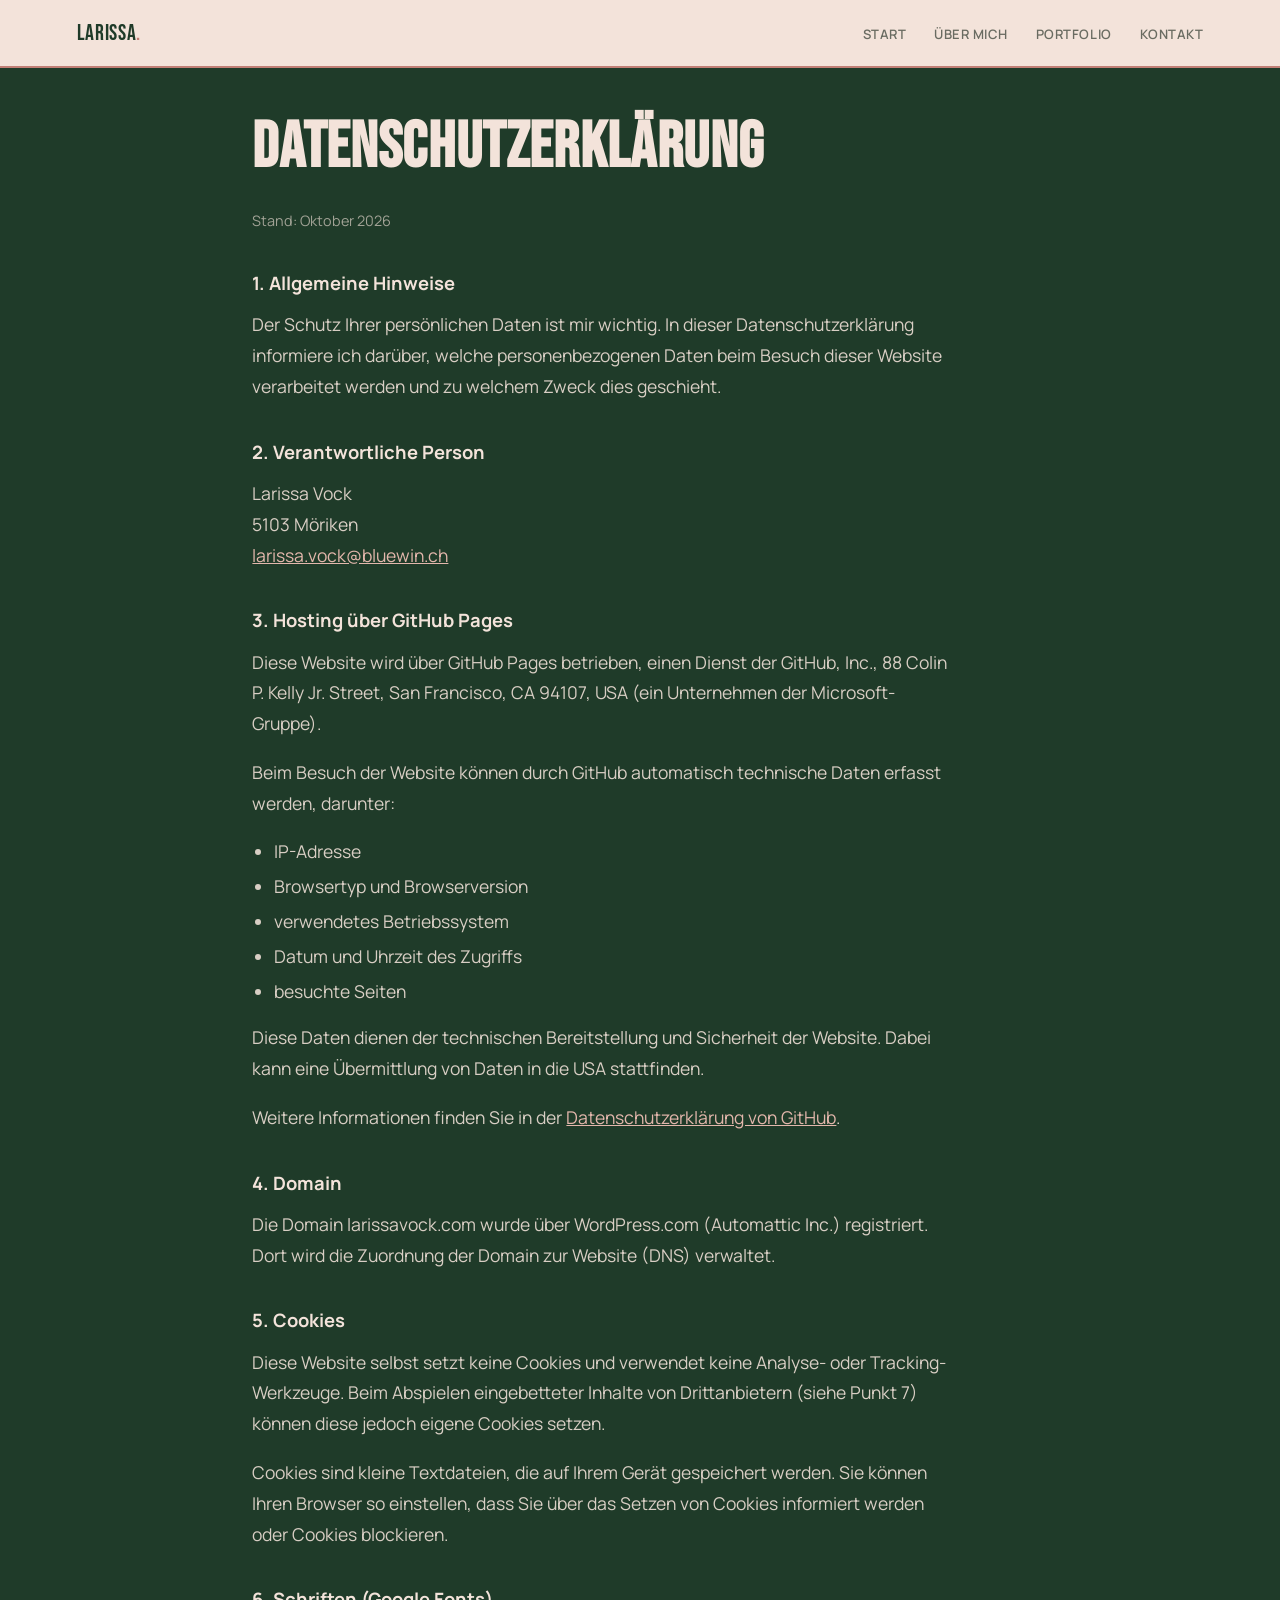
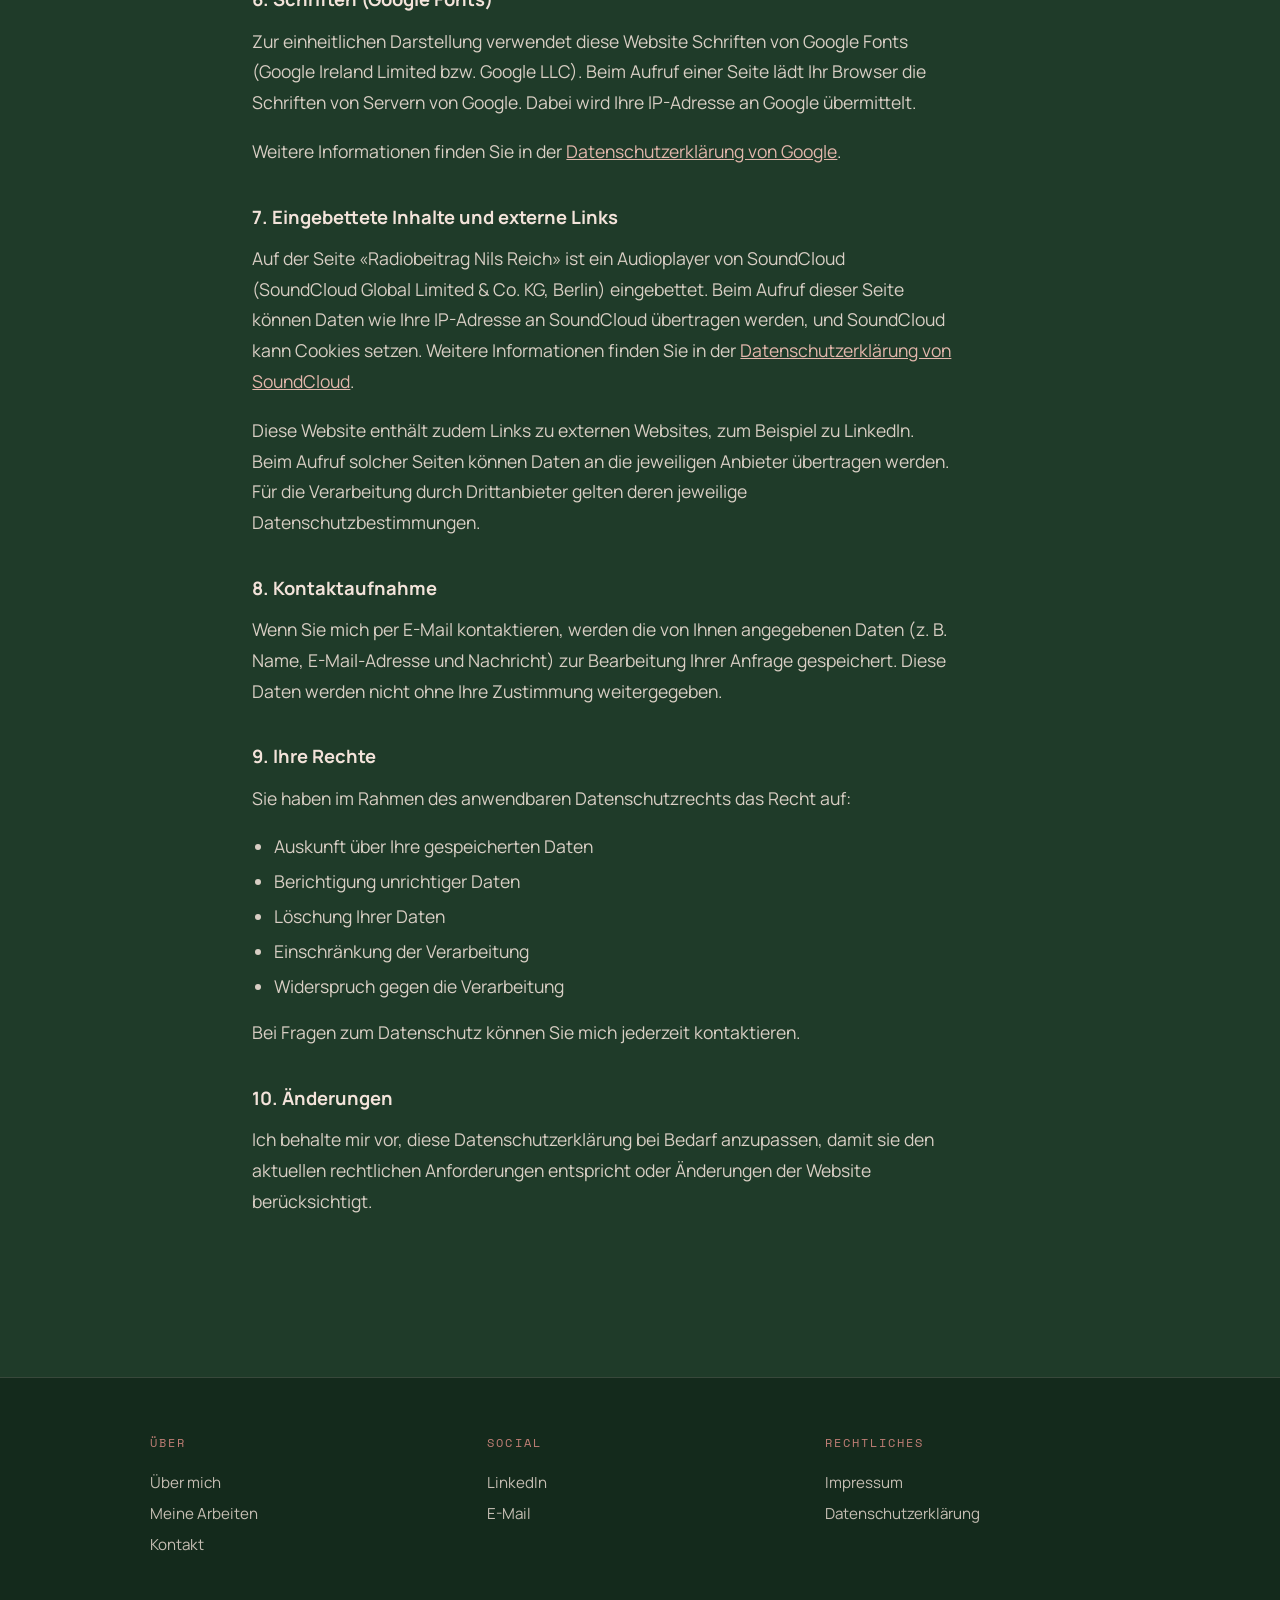
==== datenschutz.html @ 18aa9373 "Add files via upload" ====
<!DOCTYPE html>
<html lang="de">
<head>
<meta charset="UTF-8">
<meta name="format-detection" content="telephone=no, date=no, address=no, email=no">
<meta name="viewport" content="width=device-width, initial-scale=1.0">
<title>Datenschutzerklärung — Larissa Vock</title>
<link rel="preconnect" href="https://fonts.googleapis.com">
<link href="https://fonts.googleapis.com/css2?family=Bebas+Neue&family=Space+Mono:wght@400;700&family=Manrope:wght@300;400;500;600;700&display=swap" rel="stylesheet">
<link rel="stylesheet" href="style.css">
</head>
<body>

<nav class="site-nav">
  <a href="index.html" class="logo">LARISSA<span>.</span></a>
  <ul class="nav-links">
    <li><a href="index.html">START</a></li>
    <li><a href="ueber-mich.html">ÜBER MICH</a></li>
    <li><a href="portfolio.html">PORTFOLIO</a></li>
    <li><a href="kontakt.html">KONTAKT</a></li>
  </ul>
</nav>

<div class="page project-wrap legal-page">
  <h1>Datenschutzerklärung</h1>
  <div class="project-text">
    <p class="legal-stand">Stand: Oktober 2026</p>

    <h2>1. Allgemeine Hinweise</h2>
    <p>Der Schutz Ihrer persönlichen Daten ist mir wichtig. In dieser Datenschutzerklärung informiere ich darüber, welche personenbezogenen Daten beim Besuch dieser Website verarbeitet werden und zu welchem Zweck dies geschieht.</p>

    <h2>2. Verantwortliche Person</h2>
    <p>Larissa Vock<br>5103 Möriken<br><a href="mailto:larissa.vock@bluewin.ch">larissa.vock@bluewin.ch</a></p>

    <h2>3. Hosting über GitHub Pages</h2>
    <p>Diese Website wird über GitHub Pages betrieben, einen Dienst der GitHub, Inc., 88 Colin P. Kelly Jr. Street, San Francisco, CA 94107, USA (ein Unternehmen der Microsoft-Gruppe).</p>
    <p>Beim Besuch der Website können durch GitHub automatisch technische Daten erfasst werden, darunter:</p>
    <ul>
      <li>IP-Adresse</li>
      <li>Browsertyp und Browserversion</li>
      <li>verwendetes Betriebssystem</li>
      <li>Datum und Uhrzeit des Zugriffs</li>
      <li>besuchte Seiten</li>
    </ul>
    <p>Diese Daten dienen der technischen Bereitstellung und Sicherheit der Website. Dabei kann eine Übermittlung von Daten in die USA stattfinden.</p>
    <p>Weitere Informationen finden Sie in der <a href="https://docs.github.com/de/site-policy/privacy-policies/github-general-privacy-statement" target="_blank" rel="noopener">Datenschutzerklärung von GitHub</a>.</p>

    <h2>4. Domain</h2>
    <p>Die Domain larissavock.com wurde über WordPress.com (Automattic Inc.) registriert. Dort wird die Zuordnung der Domain zur Website (DNS) verwaltet.</p>

    <h2>5. Cookies</h2>
    <p>Diese Website selbst setzt keine Cookies und verwendet keine Analyse- oder Tracking-Werkzeuge. Beim Abspielen eingebetteter Inhalte von Drittanbietern (siehe Punkt 7) können diese jedoch eigene Cookies setzen.</p>
    <p>Cookies sind kleine Textdateien, die auf Ihrem Gerät gespeichert werden. Sie können Ihren Browser so einstellen, dass Sie über das Setzen von Cookies informiert werden oder Cookies blockieren.</p>

    <h2>6. Schriften (Google Fonts)</h2>
    <p>Zur einheitlichen Darstellung verwendet diese Website Schriften von Google Fonts (Google Ireland Limited bzw. Google LLC). Beim Aufruf einer Seite lädt Ihr Browser die Schriften von Servern von Google. Dabei wird Ihre IP-Adresse an Google übermittelt.</p>
    <p>Weitere Informationen finden Sie in der <a href="https://policies.google.com/privacy" target="_blank" rel="noopener">Datenschutzerklärung von Google</a>.</p>

    <h2>7. Eingebettete Inhalte und externe Links</h2>
    <p>Auf der Seite «Radiobeitrag Nils Reich» ist ein Audioplayer von SoundCloud (SoundCloud Global Limited &amp; Co. KG, Berlin) eingebettet. Beim Aufruf dieser Seite können Daten wie Ihre IP-Adresse an SoundCloud übertragen werden, und SoundCloud kann Cookies setzen. Weitere Informationen finden Sie in der <a href="https://soundcloud.com/pages/privacy" target="_blank" rel="noopener">Datenschutzerklärung von SoundCloud</a>.</p>
    <p>Diese Website enthält zudem Links zu externen Websites, zum Beispiel zu LinkedIn. Beim Aufruf solcher Seiten können Daten an die jeweiligen Anbieter übertragen werden. Für die Verarbeitung durch Drittanbieter gelten deren jeweilige Datenschutzbestimmungen.</p>

    <h2>8. Kontaktaufnahme</h2>
    <p>Wenn Sie mich per E-Mail kontaktieren, werden die von Ihnen angegebenen Daten (z. B. Name, E-Mail-Adresse und Nachricht) zur Bearbeitung Ihrer Anfrage gespeichert. Diese Daten werden nicht ohne Ihre Zustimmung weitergegeben.</p>

    <h2>9. Ihre Rechte</h2>
    <p>Sie haben im Rahmen des anwendbaren Datenschutzrechts das Recht auf:</p>
    <ul>
      <li>Auskunft über Ihre gespeicherten Daten</li>
      <li>Berichtigung unrichtiger Daten</li>
      <li>Löschung Ihrer Daten</li>
      <li>Einschränkung der Verarbeitung</li>
      <li>Widerspruch gegen die Verarbeitung</li>
    </ul>
    <p>Bei Fragen zum Datenschutz können Sie mich jederzeit kontaktieren.</p>

    <h2>10. Änderungen</h2>
    <p>Ich behalte mir vor, diese Datenschutzerklärung bei Bedarf anzupassen, damit sie den aktuellen rechtlichen Anforderungen entspricht oder Änderungen der Website berücksichtigt.</p>
  </div>
</div>

<footer class="site-footer">
  <div class="footer-inner">
    <div class="footer-cols">
      <div class="footer-col">
        <h4>Über</h4>
        <a href="ueber-mich.html">Über mich</a>
        <a href="portfolio.html">Meine Arbeiten</a>
        <a href="kontakt.html">Kontakt</a>
      </div>
      <div class="footer-col">
        <h4>Social</h4>
        <a href="https://www.linkedin.com/in/larissa-vock-81aab3216/" target="_blank" rel="noopener">LinkedIn</a>
        <a href="mailto:larissa.vock@bluewin.ch">E-Mail</a>
      </div>
      <div class="footer-col">
        <h4>Rechtliches</h4>
        <a href="impressum.html">Impressum</a>
        <a href="datenschutz.html">Datenschutzerklärung</a>
      </div>
    </div>
  </div>
</footer>

</body>
</html>
---- style.css ----
:root{
  --black: #1F3B29;
  --black-soft: #35543F;
  --black-deep: #142A1C;
  --red: #C17F76;
  --red-soft: #E3B7AC;
  --bg: #1F3B29;
  --bg-alt: #16301F;
  --card: #3E6248;
  --cream: #F3E3DA;
  --pink-strong: #C17F76;
  --line: rgba(243,227,218,0.16);
  --nav-h: 68px;
}

*{ margin:0; padding:0; box-sizing:border-box; }
html{ scroll-behavior: smooth; }

body{
  background-color: var(--bg);
  color: var(--cream);
  font-family: 'Manrope', sans-serif;
  font-weight: 400;
  overflow-x: hidden;
}

h1, h2, h3, .display{
  font-family: 'Bebas Neue', sans-serif;
  text-transform: uppercase;
  letter-spacing: 0.01em;
}

.mono{ font-family: 'Space Mono', monospace; }

/* ---------- NAV ---------- */
.site-nav{
  position: fixed;
  top: 0; left: 0; right: 0;
  height: var(--nav-h);
  background: var(--cream);
  border-bottom: 2px solid var(--red);
  display: flex;
  align-items: center;
  justify-content: space-between;
  padding: 0 6vw;
  z-index: 200;
}
.site-nav .logo{
  font-family: 'Bebas Neue', sans-serif;
  font-size: 22px;
  color: var(--black);
  text-decoration: none;
  letter-spacing: 0.03em;
}
.site-nav .logo span{ color: var(--red); }
.nav-links{ display: flex; gap: 28px; list-style: none; }
.nav-links a{
  font-family: 'Manrope', sans-serif;
  font-weight: 600;
  font-size: 13px;
  letter-spacing: 0.04em;
  color: rgba(30,43,33,0.65);
  text-decoration: none;
  padding-bottom: 4px;
  border-bottom: 2px solid transparent;
  transition: color 0.2s ease, border-color 0.2s ease;
}
.nav-links a:hover{ color: var(--black); }
.nav-links a.active{ color: var(--red); border-color: var(--red); }

@media (max-width: 640px){
  .site-nav{ padding: 0 5vw; }
  .nav-links{ gap: 14px; }
  .nav-links a{ font-size: 10px; }
  .site-nav .logo{ font-size: 18px; }
}

/* ---------- SHARED PAGE WRAP ---------- */
.page{ padding-top: var(--nav-h); }

/* ---------- HOME PAGE ---------- */
.home-hero{
  min-height: calc(100vh - var(--nav-h));
  display: flex;
  align-items: center;
  gap: 6vw;
  padding: 6vw 8vw;
  flex-wrap: wrap;
}
.home-photo{
  width: 260px;
  height: 260px;
  border-radius: 50%;
  background: var(--card);
  border: 3px solid var(--red);
  flex-shrink: 0;
  display: flex;
  align-items: center;
  justify-content: center;
  font-family: 'Manrope', sans-serif;
  font-size: 12px;
  color: rgba(255,255,255,0.6);
  text-align: center;
  overflow: hidden;
}
.home-photo img{ width: 100%; height: 100%; object-fit: cover; object-position: center 22%; }
.home-photo img.photo-kontakt{ object-position: center 35%; }
.home-text{ max-width: 560px; }
.home-text .eyebrow{
  display: inline-block;
  font-family: 'Manrope', sans-serif;
  font-weight: 700;
  font-size: 11px;
  color: var(--black);
  background: var(--red-soft);
  padding: 6px 14px;
  border-radius: 20px;
  letter-spacing: 0.1em;
  margin-bottom: 18px;
}
.home-text h1{
  font-size: clamp(2.8rem, 6.5vw, 5.2rem);
  line-height: 0.95;
  color: var(--cream);
  margin-bottom: 20px;
}
.home-text h1 span{ color: var(--red); }
.home-text p{
  font-size: 1.05rem;
  line-height: 1.7;
  color: rgba(243,227,218,0.8);
  margin-bottom: 30px;
}
.cta-row{ display: flex; gap: 16px; flex-wrap: wrap; }
.cta-btn{
  font-family: 'Manrope', sans-serif;
  font-weight: 700;
  font-size: 15px;
  color: var(--black);
  background: var(--red-soft);
  padding: 12px 22px;
  border-radius: 24px;
  text-decoration: none;
  transition: transform 0.15s ease, background 0.15s ease, color 0.15s ease;
}
.cta-btn:hover{ background: var(--black); color: #fff; transform: translateY(-2px); }
.cta-btn.ghost{
  background: transparent;
  color: var(--red);
  border: 1.5px solid var(--red);
}
.cta-btn.ghost:hover{ background: var(--black); color: #fff; border-color: var(--black); }
.cta-btn.green{ background: var(--cream); color: var(--black); }
.cta-btn.green:hover{ background: var(--red-soft); color: var(--black); }
.teaser{
  font-weight: 700;
  font-size: 1.3rem;
  line-height: 1.5;
  color: var(--cream);
  margin-top: 8px;
}
.teaser span{ color: var(--red); }

/* ---------- FULL-BLEED DIAGONAL TRACK (Über mich) ---------- */
.track-overlay{
  position: fixed;
  top: var(--nav-h); left: 0; right: 0; bottom: 0;
  pointer-events: none;
  z-index: 1;
  overflow: hidden;
  opacity: 0;
  transition: opacity 0.4s ease;
}
.track-overlay.visible{ opacity: 1; }
.track-overlay svg{ width: 100%; height: 100%; display: block; }
.track-gates-bg{
  position: fixed;
  top: var(--nav-h); left: 0; right: 0; bottom: 0;
  pointer-events: none;
  z-index: 1;
  opacity: 0;
  transition: opacity 0.4s ease;
}
.track-gates-bg.visible{ opacity: 1; }
.track-markers{
  position: fixed;
  top: var(--nav-h); left: 0; right: 0; bottom: 0;
  pointer-events: none;
  z-index: 1;
  opacity: 0;
  transition: opacity 0.4s ease;
}
.track-markers.visible{ opacity: 1; }
.track-path{
  fill: none;
  stroke: var(--pink-strong);
  stroke-width: 2.6;
  opacity: 1;
  stroke-linecap: round;
}
.gate{
  position: absolute;
  width: 24px;
  height: 32px;
  transform: translate(-50%, -100%);
  opacity: 0.75;
  transition: opacity 0.3s ease;
}
.gate::before,
.gate::after{
  content: '';
  position: absolute;
  bottom: 0;
  width: 2.5px;
  height: 100%;
  background: var(--pink-strong);
}
.gate::before{ left: 1px; }
.gate::after{ right: 1px; }
.gate .flag-l,
.gate .flag-r{
  position: absolute;
  top: 0;
  width: 0; height: 0;
  border-style: solid;
}
.gate .flag-l{
  left: 3px;
  border-width: 6px 10px 6px 0;
  border-color: transparent var(--pink-strong) transparent transparent;
}
.gate .flag-r{
  right: 3px;
  border-width: 6px 0 6px 10px;
  border-color: transparent transparent transparent var(--pink-strong);
}
.gate.active{ opacity: 1; }
.gate.active::before,
.gate.active::after{
  background: var(--cream);
}
.gate.active .flag-l{ border-right-color: var(--cream); }
.gate.active .flag-r{ border-left-color: var(--cream); }
.racer{
  position: absolute;
  width: 30px; height: 30px;
  --dir: 1;
  transform: translate(-50%, -60%) scaleX(var(--dir));
  transition: left 0.04s linear, top 0.04s linear, opacity 0.35s ease;
  opacity: 0;
  z-index: 2;
  filter: drop-shadow(0 3px 6px rgba(0,0,0,0.4));
}
.racer svg{ width: 100%; height: 100%; display: block; }
.racer.moving{ opacity: 1; }

/* ---------- FLOATING HUD ---------- */
.hud{
  position: fixed;
  bottom: 24px;
  left: 24px;
  background: var(--black-deep);
  color: #fff;
  border-radius: 14px;
  padding: 14px 18px;
  z-index: 150;
  font-family: 'Space Mono', monospace;
  font-size: 11px;
  min-width: 140px;
  box-shadow: 0 10px 30px rgba(0,0,0,0.35);
  opacity: 0;
  transition: opacity 0.4s ease;
}
.hud.visible{ opacity: 1; }
.hud .row{
  display: flex;
  justify-content: space-between;
  gap: 18px;
  padding: 3px 0;
  color: rgba(255,255,255,0.55);
}
.hud .row .val{ color: var(--red-soft); font-weight: 700; }
.hud .current{
  margin-top: 8px;
  padding-top: 8px;
  border-top: 1px solid rgba(255,255,255,0.18);
  color: #fff;
  font-weight: 700;
  letter-spacing: 0.06em;
  font-size: 10px;
}

@media (max-width: 700px){
  .hud{ left: 12px; bottom: 12px; padding: 10px 14px; font-size: 9px; min-width: 110px; }
}

main.track-main{ position: relative; z-index: 2; }

.track-main section{
  min-height: 68vh;
  display: flex;
  flex-direction: column;
  justify-content: center;
  align-items: flex-start;
  padding: 40px 8vw;
  position: relative;
  border-bottom: 1px solid var(--line);
  overflow: hidden;
  background: rgba(10,26,17,0.32);
}
.track-main section.align-right{
  align-items: flex-end;
}
#welcome{
  position: relative;
  overflow: hidden;
}
.track-main .alt{ background: rgba(6,18,11,0.32); }
.mountains-bg{
  position: absolute;
  bottom: 0; left: 0;
  width: 100%;
  height: 62%;
  z-index: 0;
  pointer-events: none;
}
#welcome .content-block{
  position: relative;
  z-index: 1;
}
.content-block{
  background: var(--card);
  border-radius: 18px;
  padding: 40px 44px;
  width: 880px;
  max-width: 100%;
  box-shadow: 0 8px 28px rgba(0,0,0,0.35);
}
.track-main .eyebrow{
  display: inline-block;
  font-family: 'Manrope', sans-serif;
  font-weight: 700;
  font-size: 11px;
  color: var(--black);
  background: var(--red-soft);
  padding: 6px 14px;
  border-radius: 20px;
  letter-spacing: 0.1em;
  margin-bottom: 18px;
}
.track-main h2{
  font-size: clamp(2.9rem, 6.5vw, 5.4rem);
  line-height: 0.98;
  margin-bottom: 20px;
  color: var(--cream);
}
.track-main .sub{
  font-family: 'Manrope', sans-serif;
  font-weight: 600;
  font-size: 15px;
  color: rgba(243,227,218,0.7);
  margin-bottom: 28px;
}
.track-main p.desc{
  max-width: 820px;
  font-size: 1.2rem;
  line-height: 1.68;
  color: rgba(243,227,218,0.9);
}
.track-main ul.bullets{
  max-width: 820px;
  margin-top: 16px;
  padding-left: 20px;
  color: rgba(243,227,218,0.9);
  line-height: 1.8;
  font-size: 1.1rem;
}


.tags{ display: flex; flex-wrap: wrap; gap: 10px; margin-top: 24px; }
.tag{
  font-family: 'Manrope', sans-serif;
  font-weight: 600;
  font-size: 14px;
  padding: 10px 20px;
  border: 1.5px solid rgba(243,227,218,0.4);
  color: var(--cream);
  border-radius: 24px;
}
.tags-label{
  font-family: 'Manrope', sans-serif;
  font-weight: 800;
  font-size: 15px;
  color: var(--cream);
  letter-spacing: 0.08em;
  margin-top: 30px;
  margin-bottom: 12px;
}

.skill-row{
  display: grid;
  grid-template-columns: 240px 1fr;
  align-items: center;
  gap: 16px;
  max-width: 580px;
  margin-top: 14px;
}
.skill-row .name{ font-family: 'Manrope', sans-serif; font-weight: 600; font-size: 13px; color: var(--cream); }
.bar{
  height: 8px;
  background: rgba(243,227,218,0.18);
  position: relative;
  overflow: hidden;
  border-radius: 6px;
}
.bar span{
  position: absolute; left:0; top:0; bottom:0;
  background: var(--red);
  width: 0%;
  border-radius: 6px;
  transition: width 1.2s cubic-bezier(.2,.8,.2,1);
}

#ziel{ background: var(--cream) !important; position: relative; padding-top: 110px !important; overflow: hidden; }
#ziel h2{ color: var(--black); }
#ziel .eyebrow{ background: var(--red-soft); color: var(--black); }
#ziel .sub, #ziel p.desc{ color: rgba(30,43,33,0.8); }
.finish-arch{
  position: absolute;
  top: 0; left: 50%;
  transform: translateX(-50%);
  width: min(900px, 94%);
  height: auto;
}
.finish-line{
  position: absolute;
  top: 0; left: 0;
  width: 100%;
  height: 26px;
  background-image:
    linear-gradient(45deg, var(--black-deep) 25%, transparent 25%, transparent 75%, var(--black-deep) 75%, var(--black-deep)),
    linear-gradient(45deg, var(--black-deep) 25%, transparent 25%, transparent 75%, var(--black-deep) 75%, var(--black-deep));
  background-size: 24px 24px;
  background-position: 0 0, 12px 12px;
  background-color: var(--cream);
}
#hero{ position: relative; }
.starthaus{
  position: absolute;
  width: 76px;
  height: 76px;
  transform: translate(-50%, -50%);
  opacity: 0.9;
  transition: opacity 0.3s ease, transform 0.3s ease;
}
.starthaus.active{
  opacity: 1;
  transform: translate(-50%, -50%) scale(1.08);
}
#ziel .final-time{
  font-family: 'Space Mono', monospace;
  font-size: clamp(1.3rem, 2.8vw, 1.8rem);
  color: var(--red);
  margin: 16px 0 24px;
}
.contact-links{ display:flex; gap: 20px; flex-wrap: wrap; align-items: center; }
.contact-links a{
  color: var(--black);
  text-decoration: none;
  border-bottom: 1px solid var(--red);
  padding-bottom: 3px;
  font-family: 'Manrope', sans-serif;
  font-weight: 600;
  font-size: 13px;
}
.contact-links a.cta-btn{
  display: inline-block;
  font-size: 15px;
  font-weight: 700;
  line-height: 1;
  padding: 15px 26px;
  border-bottom: none;
}

/* ---------- CAROUSEL ---------- */
.carousel{
  position: relative;
  max-width: 480px;
  margin-top: 28px;
  border-radius: 14px;
  overflow: hidden;
  border: 1px solid var(--line);
}
.carousel-track{ display: flex; transition: transform 0.4s ease; }
.carousel-slide{
  min-width: 100%;
  height: 260px;
  background: var(--black);
  display: flex;
  flex-direction: column;
  align-items: center;
  justify-content: center;
  text-align: center;
  padding: 20px;
}
.carousel-slide:nth-child(even){ background: var(--black-soft); }
.carousel-slide .cap{
  font-family: 'Manrope', sans-serif;
  font-weight: 700;
  font-size: 11px;
  letter-spacing: 0.1em;
  color: var(--red-soft);
  margin-bottom: 8px;
}
.carousel-slide .ph{
  font-family: 'Manrope', sans-serif;
  font-size: 12px;
  color: rgba(255,255,255,0.55);
}
.carousel-btn{
  position: absolute;
  top: 50%;
  transform: translateY(-50%);
  width: 34px; height: 34px;
  border-radius: 50%;
  background: rgba(0,0,0,0.4);
  border: 1px solid rgba(255,255,255,0.4);
  color: #fff;
  font-size: 18px;
  cursor: pointer;
  display: flex;
  align-items: center;
  justify-content: center;
}
.carousel-btn.prev{ left: 12px; }
.carousel-btn.next{ right: 12px; }
.carousel-btn:hover{ border-color: var(--red-soft); color: var(--red-soft); }
.carousel-dots{
  display: flex;
  justify-content: center;
  gap: 8px;
  padding: 12px 0;
  background: var(--black-deep);
}
.carousel-dots .dot{
  width: 7px; height: 7px;
  border-radius: 50%;
  background: rgba(255,255,255,0.3);
  cursor: pointer;
  transition: background 0.2s ease;
}
.carousel-dots .dot.active{ background: var(--red-soft); }

@media (max-width: 700px){
  .track-main section{ padding: 50px 6vw; }
  .skill-row{ grid-template-columns: 130px 1fr; }
}

/* ---------- PROJECT DETAIL PAGES ---------- */
.project-wrap{ padding: 6vw 8vw 8vw; max-width: 980px; margin: 0 auto; }
.back-link{
  display: inline-block;
  font-family: 'Manrope', sans-serif;
  font-weight: 700;
  font-size: 13px;
  color: var(--red-soft);
  text-decoration: none;
  margin-bottom: 24px;
}
.back-link:hover{ color: var(--cream); }
.project-cat{
  display: inline-block;
  font-family: 'Manrope', sans-serif;
  font-weight: 700;
  font-size: 11px;
  letter-spacing: 0.12em;
  color: var(--black);
  background: var(--red-soft);
  padding: 6px 14px;
  border-radius: 20px;
  margin-bottom: 18px;
}
.project-wrap h1{
  font-size: clamp(2.4rem, 5.5vw, 4rem);
  color: var(--cream);
  margin-bottom: 28px;
  line-height: 1;
}
.project-media{
  width: 100%;
  border-radius: 16px;
  overflow: hidden;
  margin-bottom: 32px;
  background: var(--black-deep);
  box-shadow: 0 10px 34px rgba(0,0,0,0.4);
}
.project-media img{ width: 100%; display: block; }
.project-media .ratio-16-9{ position: relative; padding-top: 56.25%; }
.project-media .ratio-16-9 iframe{
  position: absolute; top:0; left:0; width:100%; height:100%; border:0;
}
.project-media .audio-embed{ padding: 24px; }
.project-text{
  max-width: 700px;
  font-size: 1.1rem;
  line-height: 1.75;
  color: rgba(243,227,218,0.88);
}
.project-text p{ margin-bottom: 18px; }
.project-gallery{
  display: grid;
  grid-template-columns: repeat(3, 1fr);
  gap: 6px;
  border-radius: 16px;
  overflow: hidden;
  margin-bottom: 32px;
}
.project-gallery img{ width: 100%; height: 100%; object-fit: cover; display: block; }

/* ---------- PORTFOLIO PAGE ---------- */
.portfolio-wrap{ padding: 8vw; min-height: calc(100vh - var(--nav-h)); background: var(--bg); }
.portfolio-wrap .eyebrow{
  display: inline-block;
  font-family: 'Manrope', sans-serif;
  font-weight: 700;
  font-size: 11px;
  color: var(--black);
  background: var(--red-soft);
  padding: 6px 14px;
  border-radius: 20px;
  letter-spacing: 0.1em;
  margin-bottom: 18px;
}
.portfolio-wrap h1{
  font-size: clamp(2.6rem, 6vw, 4.6rem);
  color: var(--cream);
  margin-bottom: 20px;
}
.portfolio-intro{
  max-width: 640px;
  font-size: 1.05rem;
  line-height: 1.65;
  color: rgba(243,227,218,0.8);
  margin-bottom: 32px;
}
.filter-bar{
  display: flex;
  flex-wrap: wrap;
  gap: 12px;
  margin-bottom: 36px;
}
.filter-btn{
  font-family: 'Manrope', sans-serif;
  font-weight: 700;
  font-size: 12px;
  letter-spacing: 0.06em;
  color: var(--cream);
  background: transparent;
  border: 1.5px solid rgba(243,227,218,0.35);
  border-radius: 20px;
  padding: 8px 18px;
  cursor: pointer;
  transition: background 0.2s ease, color 0.2s ease, border-color 0.2s ease;
}
.filter-btn:hover{ border-color: var(--red-soft); }
.filter-btn.active{
  background: var(--red-soft);
  border-color: var(--red-soft);
  color: var(--black);
}
.read-more-btn{
  background: none;
  border: none;
  padding: 0;
  margin-top: 12px;
  font-family: 'Manrope', sans-serif;
  font-weight: 700;
  font-size: 0.85rem;
  color: var(--red-soft);
  text-decoration: underline;
  cursor: pointer;
}
.read-more-btn:hover{ color: var(--cream); }
.thumb-link{ display: block; }
.project-link{
  display: inline-block;
  margin-top: 14px;
  font-family: 'Manrope', sans-serif;
  font-weight: 700;
  font-size: 0.85rem;
  color: var(--red-soft);
  text-decoration: none;
}
.project-link:hover{ color: var(--cream); }
.card-body h3 a{
  color: inherit;
  text-decoration: none;
}
.card-body h3 a:hover{ color: var(--red-soft); }
.card-detail{
  max-height: 0;
  overflow: hidden;
  transition: max-height 0.4s ease;
}
.portfolio-card.open .card-detail{
  max-height: 400px;
  margin-top: 12px;
}
.portfolio-card.open .card-detail p{
  font-size: 0.88rem;
  line-height: 1.6;
  color: rgba(243,227,218,0.65);
  font-style: italic;
}
.portfolio-card{ display: flex; flex-direction: column; }
.card-body{ display: flex; flex-direction: column; }
.card-body h3{ margin-bottom: 8px; }
.thumb .bib-cat{ letter-spacing: 0.12em; }
.portfolio-grid{
  display: grid;
  grid-template-columns: repeat(auto-fill, minmax(280px, 1fr));
  gap: 28px;
}
.portfolio-card{
  background: var(--card);
  border-radius: 14px;
  overflow: hidden;
  border: 1px solid var(--line);
  box-shadow: 0 4px 18px rgba(17,17,17,0.08);
  transition: transform 0.2s ease, border-color 0.2s ease;
}
.portfolio-card:hover{ transform: translateY(-4px); border-color: var(--red); }
.portfolio-card .thumb{
  height: 220px;
  background: var(--black);
  position: relative;
  overflow: hidden;
}
.portfolio-card:nth-child(even) .thumb{ background: var(--black-soft); }
.thumb img{
  width: 100%;
  height: 100%;
  object-fit: cover;
  display: block;
}
.thumb img.pos-top{ object-position: center 12%; }
.thumb img.pos-video-noemi{ object-position: center 30%; }
.thumb::after{
  content: '';
  position: absolute;
  inset: 0;
  background: linear-gradient(180deg, rgba(10,26,17,0.05) 40%, rgba(10,26,17,0.55) 100%);
  pointer-events: none;
}
.thumb .pin{
  position: absolute;
  top: 12px;
  width: 9px; height: 9px;
  border-radius: 50%;
  background: rgba(255,255,255,0.5);
  border: 1px solid rgba(255,255,255,0.3);
  z-index: 3;
}
.thumb .pin.left{ left: 14px; }
.thumb .pin.right{ right: 14px; }
.thumb .bib-cat{
  position: absolute;
  top: 12px;
  left: 14px;
  font-family: 'Manrope', sans-serif;
  font-weight: 700;
  font-size: 10px;
  letter-spacing: 0.12em;
  color: var(--black);
  background: var(--red-soft);
  padding: 5px 12px;
  border-radius: 14px;
  z-index: 3;
}
.thumb .bib-num{
  position: absolute;
  bottom: 8px;
  right: 12px;
  font-family: 'Bebas Neue', sans-serif;
  font-size: 2rem;
  line-height: 1;
  color: #fff;
  text-shadow: 0 2px 8px rgba(0,0,0,0.6);
  z-index: 3;
}
.portfolio-card .card-body{ padding: 20px; }
.portfolio-card h3{
  font-size: 1.5rem;
  color: var(--cream);
  margin-bottom: 8px;
}
.portfolio-card p{
  font-size: 0.9rem;
  line-height: 1.5;
  color: rgba(243,227,218,0.75);
}
.portfolio-card p a{
  color: var(--cream);
  font-weight: 700;
  font-size: 1.05rem;
  text-decoration: none;
  border-bottom: 1.5px solid var(--red);
}
.portfolio-card p a:hover{ color: var(--red); }
.finish-flag{
  height: 16px;
  width: 180px;
  background-image: repeating-conic-gradient(#111 0% 25%, #fff 0% 50%);
  background-size: 16px 16px;
  border-radius: 3px;
  margin-bottom: 22px;
  box-shadow: 0 2px 6px rgba(17,17,17,0.15);
}

/* ---------- CONTACT PAGE ---------- */
.contact-wrap{
  min-height: calc(100vh - var(--nav-h));
  display: flex;
  flex-direction: column;
  justify-content: center;
  padding: 8vw;
  background: var(--bg);
}
.contact-wrap h1{
  font-size: clamp(2.8rem, 7vw, 5.5rem);
  color: var(--cream);
  margin-bottom: 24px;
}
.contact-wrap p.lead{
  font-size: 1.1rem;
  line-height: 1.7;
  color: rgba(243,227,218,0.8);
  max-width: 560px;
  margin-bottom: 40px;
}
.contact-grid{
  display: grid;
  grid-template-columns: repeat(auto-fit, minmax(220px, 1fr));
  gap: 24px;
  max-width: 700px;
}
.contact-item{
  background: var(--card);
  border: 1px solid var(--line);
  border-radius: 12px;
  padding: 20px;
  box-shadow: 0 4px 18px rgba(17,17,17,0.06);
}
.contact-item .label{
  font-family: 'Manrope', sans-serif;
  font-weight: 700;
  font-size: 11px;
  color: var(--red);
  letter-spacing: 0.1em;
  margin-bottom: 10px;
}
.contact-item a, .contact-item span{
  color: var(--cream);
  text-decoration: none;
  font-size: 1rem;
}
.contact-item a:hover{ color: var(--red); }

@media (prefers-reduced-motion: reduce){
  html{ scroll-behavior: auto; }
  .racer, .bar span{ transition: none; }
}

a:focus-visible, button:focus-visible{
  outline: 2px solid var(--red);
  outline-offset: 2px;
}

/* ---------- ÜBER MICH: VERFEINERTE STRECKE ---------- */
.track-band, .track-edge, .track-path, .track-done{
  fill: none; stroke-linecap: round; stroke-linejoin: round;
}
/* Pistenband: breiter, weicher "Schnee"-Streifen */
.track-band{ stroke: var(--cream); stroke-width: 54; opacity: 0.055; }
/* gestrichelte Pistenränder */
.track-edge{
  stroke: var(--cream); stroke-width: 54; opacity: 0.22;
  stroke-dasharray: 0.1 14; stroke-linecap: round;
  display: none;
}
/* Ideallinie (noch nicht gefahren) */
.track-path{
  stroke: var(--cream); stroke-width: 2; opacity: 0.35;
  stroke-dasharray: 2 11;
}
/* bereits gefahrene Strecke */
.track-done{
  stroke: var(--pink-strong); stroke-width: 4;
  filter: drop-shadow(0 0 6px rgba(193,127,118,0.5));
}

/* Tore mit Beschriftung */
.gate{ width: 26px; height: 36px; opacity: 0.9; }
.gate::before, .gate::after{ width: 3px; border-radius: 2px; }
.gate-label{
  position: absolute;
  left: calc(100% + 12px);
  top: 4px;
  white-space: nowrap;
  font-size: 10px;
  letter-spacing: 0.14em;
  color: rgba(243,227,218,0.55);
  transition: color 0.3s ease;
}
.gate.label-left .gate-label{ left: auto; right: calc(100% + 12px); }
.gate.active .gate-label{ color: var(--cream); }
.gate.active{ filter: drop-shadow(0 0 8px rgba(193,127,118,0.55)); }

/* Fahrer */
.racer{ width: 34px; height: 34px; filter: drop-shadow(0 4px 8px rgba(0,0,0,0.5)); }

/* Seitenhintergrund: sanfter Verlauf statt flacher Fläche */
body:has(.track-main){
  background:
    radial-gradient(1200px 700px at 85% 0%, rgba(62,98,72,0.35), transparent 70%),
    radial-gradient(900px 600px at 0% 60%, rgba(193,127,118,0.08), transparent 70%),
    linear-gradient(180deg, #1F3B29 0%, #172F20 55%, #12261A 100%);
  background-attachment: fixed;
}
.track-main section, .track-main .alt{ background: transparent; border-bottom: none; }

/* Inhaltskarten: Glas-Look */
.content-block{
  background: linear-gradient(145deg, rgba(62,98,72,0.82), rgba(44,74,54,0.82));
  -webkit-backdrop-filter: blur(10px);
  backdrop-filter: blur(10px);
  border: 1px solid rgba(243,227,218,0.14);
  border-radius: 20px;
  box-shadow: 0 24px 60px rgba(5,15,9,0.45), inset 0 1px 0 rgba(255,255,255,0.06);
}
.js .content-block{ opacity: 0; transform: translateY(28px); transition: opacity 0.7s ease, transform 0.7s ease; }
.js .content-block.in{ opacity: 1; transform: none; }
.track-main .eyebrow{ background: rgba(227,183,172,0.16); color: var(--red-soft); border: 1px solid rgba(227,183,172,0.35); }
.track-main h2{ letter-spacing: 0.01em; }
.track-main ul.bullets li::marker{ color: var(--pink-strong); }
.tag{ background: rgba(243,227,218,0.06); }

/* HUD: Glas + Fortschrittsbalken */
.hud{
  background: rgba(15,32,21,0.78);
  -webkit-backdrop-filter: blur(10px);
  backdrop-filter: blur(10px);
  border: 1px solid rgba(243,227,218,0.16);
}
.hud-bar{ height: 3px; background: rgba(255,255,255,0.14); border-radius: 2px; margin-top: 10px; overflow: hidden; }
.hud-bar span{ display: block; height: 100%; width: 0; background: var(--pink-strong); }

@media (max-width: 700px){
  .gate-label{ display: none; }
  .track-band{ stroke-width: 34; }
}


/* ---------- WELCOME: editorial ---------- */
#welcome{
  min-height: calc(100vh - var(--nav-h));
  justify-content: center;
  background: radial-gradient(900px 500px at 78% 18%, rgba(227,183,172,0.14), transparent 70%);
}
#welcome .mountains-bg{ height: 70%; width: 100%; bottom: 0; }
.welcome-copy{ position: relative; z-index: 1; max-width: 900px; }
.welcome-kicker{
  font-size: 12px; letter-spacing: 0.22em; color: var(--red-soft);
  display: flex; align-items: center; gap: 14px; margin-bottom: 26px;
}
.welcome-kicker::before{ content:''; width: 44px; height: 1px; background: var(--red); }
#welcome h2{ font-size: clamp(3.6rem, 9vw, 8rem); line-height: 0.92; font-weight: 400; margin-bottom: 26px; }
#welcome .desc{ max-width: 560px; font-size: 1.15rem; color: rgba(243,227,218,0.82); }
.scroll-cue{
  position: absolute; left: 8vw; bottom: 34px; z-index: 1;
  display: flex; align-items: center; gap: 14px;
  font-size: 11px; letter-spacing: 0.22em; color: rgba(243,227,218,0.6);
}
.scroll-cue i{ display:block; width: 1px; height: 46px; background: linear-gradient(var(--cream), transparent); animation: cue 2s ease-in-out infinite; }
@keyframes cue{ 0%{transform: scaleY(0); transform-origin: top;} 50%{transform: scaleY(1); transform-origin: top;} 51%{transform-origin: bottom;} 100%{transform: scaleY(0); transform-origin: bottom;} }
#welcome{ justify-content: flex-start; padding-top: 11vh; }
#welcome .mountains-bg{ height: 52%; }
.track-main #welcome{ padding-top: 14vh; }

/* Welcome: Titel einzeilig, Untertitel feiner */
.track-main #welcome h2{
  font-size: clamp(2.4rem, 6.6vw, 6.4rem);
  line-height: 1;
  letter-spacing: 0.02em;
  white-space: nowrap;
  margin-bottom: 22px;
}
.track-main #welcome .desc{
  font-family: 'Manrope', sans-serif;
  font-weight: 300;
  font-size: clamp(1.05rem, 1.6vw, 1.4rem);
  line-height: 1.6;
  letter-spacing: 0.01em;
  max-width: 640px;
  color: rgba(243,227,218,0.85);
  padding-left: 18px;
  border-left: 2px solid var(--red);
}
.welcome-kicker{ font-size: 11px; letter-spacing: 0.28em; }
@media (max-width: 700px){
  .track-main #welcome h2{ white-space: normal; font-size: clamp(2.6rem, 12vw, 4rem); }
}

/* kein rosa Strich am Untertitel */
.track-main #welcome .desc{ border-left: none; padding-left: 0; }
.starthaus{ width: 84px; height: 70px; }

/* Zielbereich: mehr Abstand, feinere Zielline */
#ziel{ margin-top: 120px; }
.finish-line{
  height: 16px;
  background-size: 16px 16px;
  background-position: 0 0, 8px 8px;
}

/* Karussell: drei Fotos nebeneinander pro Kategorie */
.carousel{ max-width: 100%; }
.carousel-slide{ height: auto; padding: 22px 64px 44px; align-items: stretch; }
.carousel-slide .cap{ text-align: center; margin-bottom: 16px; }
.photo-row{ display: grid; grid-template-columns: repeat(3, 1fr); gap: 14px; }
.photo{
  aspect-ratio: 3 / 4;
  border-radius: 12px;
  overflow: hidden;
  background: rgba(243,227,218,0.06);
  border: 1px dashed rgba(243,227,218,0.25);
  display: flex; align-items: center; justify-content: center;
  font-size: 11px; letter-spacing: 0.1em; color: rgba(243,227,218,0.45);
}
.photo img{ width: 100%; height: 100%; object-fit: cover; display: block; }
@media (max-width: 700px){
  .carousel-slide{ padding: 18px 40px 40px; }
  .photo-row{ gap: 8px; }
}

/* Start-Karte: persönlicher Absatz */
.desc.about-me{
  margin-top: 22px;
  padding-top: 22px;
  border-top: 1px solid var(--line);
  font-size: 1.1rem;
  color: rgba(243,227,218,0.8);
}
/* Fotos je Kategorie: 1, 2 oder 3 */
.carousel-slide{ justify-content: center; }
.photo-row.n2{ grid-template-columns: repeat(2, 1fr); max-width: 640px; margin: 0 auto; width: 100%; }
.photo-row.n1{ grid-template-columns: 1fr; max-width: 520px; margin: 0 auto; width: 100%; }
.photo-row.n1 .photo{ aspect-ratio: 4 / 3; }
body.started .scroll-cue{ opacity: 0; transition: opacity 0.3s ease; }

/* Über mich: Text + Foto in der Start-Karte */
.about-grid{
  display: grid;
  grid-template-columns: 1fr 260px;
  gap: 40px;
  align-items: start;
  margin-top: 26px;
  padding-top: 26px;
  border-top: 1px solid var(--line);
}
.about-text p{
  font-size: 1.05rem;
  line-height: 1.7;
  color: rgba(243,227,218,0.88);
  margin-bottom: 16px;
}
.about-text p:last-child{ margin-bottom: 0; }
.about-photo{
  margin: 0;
  aspect-ratio: 3 / 4;
  border-radius: 28px;
  overflow: hidden;
  border: 2px solid var(--red);
  box-shadow: 0 16px 40px rgba(5,15,9,0.4);
}
.about-photo img{ width: 100%; height: 100%; object-fit: cover; object-position: center 20%; display: block; }
@media (max-width: 800px){
  .about-grid{ grid-template-columns: 1fr; gap: 24px; }
  .about-photo{ max-width: 260px; }
}

/* Persönlicher Abschnitt vor dem Start */
#intro{ min-height: 60vh; align-items: center; }
.intro-block .about-grid{ margin-top: 0; padding-top: 0; border-top: none; grid-template-columns: 1fr 280px; align-items: center; }
.intro-block .about-text p{ font-size: 1.25rem; line-height: 1.75; }
/* Kompetenzen & Sprachen in zwei Spalten */
.skills-grid{ display: grid; grid-template-columns: 1fr 1fr; gap: 48px; }
@media (max-width: 800px){ .skills-grid{ grid-template-columns: 1fr; gap: 8px; } .intro-block .about-grid{ grid-template-columns: 1fr; } }

/* Start- und Kontaktseite: Foto als abgerundetes Hochformat */
.home-photo{
  width: 300px;
  height: 400px;
  border-radius: 28px;
  border-width: 2px;
  box-shadow: 0 18px 44px rgba(5,15,9,0.4);
}
.home-photo img{ object-position: center 18%; }
.home-photo img.photo-kontakt{ object-position: center 22%; }
.home-text p.home-story{
  font-size: 0.98rem;
  line-height: 1.7;
  color: rgba(243,227,218,0.72);
  margin-top: -10px;
  padding-top: 18px;
  border-top: 1px solid var(--line);
}
@media (max-width: 700px){
  .home-photo{ width: 240px; height: 320px; }
}

/* Absatz steht jetzt direkt unter der Headline */
.home-text p.home-story{
  margin-top: 0;
  padding-top: 0;
  border-top: none;
  font-size: 1.05rem;
  color: rgba(243,227,218,0.8);
}

/* ---------- ZIEL: im Look der Strecke ---------- */
#ziel{ background: transparent !important; margin-top: 0; padding-top: 40px !important; padding-bottom: 150px !important; min-height: 88vh; }
#ziel h2{ color: var(--cream); font-size: clamp(3.6rem, 9vw, 8rem); font-weight: 400; line-height: 0.95; margin-bottom: 24px; }
#ziel .eyebrow{ background: rgba(227,183,172,0.16); color: var(--red-soft); border: 1px solid rgba(227,183,172,0.35); }
#ziel p.desc{ color: rgba(243,227,218,0.85); max-width: 600px; margin-bottom: 28px; font-size: 1.15rem; }
.ziel-copy{ position: relative; z-index: 2; max-width: 640px; }
/* Zeitanzeige wie eine Zielzeit-Tafel */
#ziel .final-time{
  display: inline-flex; align-items: baseline; gap: 18px;
  margin: 0 0 28px;
  padding: 14px 24px;
  background: rgba(10,26,17,0.72);
  border: 1px solid rgba(243,227,218,0.16);
  border-radius: 14px;
  color: var(--red-soft);
  font-size: clamp(1.8rem, 4vw, 2.8rem);
  letter-spacing: 0.04em;
  box-shadow: 0 14px 34px rgba(5,15,9,0.35);
}
#ziel .final-time .ft-label{ font-size: 0.8rem; letter-spacing: 0.24em; color: rgba(243,227,218,0.55); }
.village{ position: absolute; left: 0; right: 0; bottom: 0; width: 100%; height: 120px; z-index: 1; pointer-events: none; }
#ziel::after{ content:''; position:absolute; left:0; right:0; bottom:0; height: 150px; background: linear-gradient(180deg, transparent, rgba(10,26,17,0.55)); z-index: 0; pointer-events:none; }
/* Zielbogen am Ende der Strecke */
.gate.finish-gate{ width: 56px; height: 64px; opacity: 1; }
.gate.finish-gate::before, .gate.finish-gate::after{ width: 4px; background: var(--cream); }
.gate.finish-gate::before{ left: 0; } .gate.finish-gate::after{ right: 0; }
.finish-banner{
  position: absolute; top: 0; left: 0; right: 0; height: 16px;
  background-color: var(--cream);
  background-image:
    linear-gradient(45deg, var(--black-deep) 25%, transparent 25%, transparent 75%, var(--black-deep) 75%),
    linear-gradient(45deg, var(--black-deep) 25%, transparent 25%, transparent 75%, var(--black-deep) 75%);
  background-size: 8px 8px; background-position: 0 0, 4px 4px;
  border-radius: 2px;
}
.gate.finish-gate .gate-label{ top: 22px; color: var(--cream); }

.ziel-copy.content-block{ max-width: 760px; width: 760px; padding: 40px 44px; }
#ziel .final-time{ background: rgba(10,26,17,0.55); }

/* Kompetenzen: kompakt als Chips */
.chips{ display: flex; flex-wrap: wrap; gap: 10px; margin-top: 4px; }
.chips span{
  font-family: 'Manrope', sans-serif; font-weight: 600; font-size: 14px;
  padding: 9px 16px; border-radius: 22px;
  background: rgba(243,227,218,0.1); border: 1px solid rgba(243,227,218,0.22); color: var(--cream);
}
.chips-soft span{ background: transparent; font-weight: 500; color: rgba(243,227,218,0.8); }
.strengths{ margin-top: 30px; font-size: 12px; letter-spacing: 0.12em; color: var(--red-soft); line-height: 1.8; }
.skills-grid{ gap: 56px; align-items: start; }
.skills-grid{ grid-template-columns: 1.35fr 1fr; gap: 44px; }
.chips{ gap: 8px; }
.chips span{ font-size: 13px; padding: 8px 14px; }

/* Kompetenzen: 2x2-Raster, Zwischentitel auf gleicher Höhe */
.skills-aligned{ grid-template-columns: 1fr 1fr; gap: 0 56px; align-items: start; }
.skills-aligned .sk-cell .tags-label{ margin-top: 0; }
.skills-aligned .sk-cell{ padding-bottom: 30px; }
.skills-aligned .tags{ margin-top: 6px; }
@media (max-width: 800px){ .skills-aligned{ grid-template-columns: 1fr; } }
.track-main #welcome{ padding-top: 19vh; }

/* ---------- Kompaktere Karten ---------- */
.content-block{ width: 760px; padding: 30px 36px; border-radius: 18px; }
.track-main section{ min-height: 56vh; padding-top: 32px; padding-bottom: 32px; }
.track-main h2{ font-size: clamp(2.3rem, 4.6vw, 3.9rem); margin-bottom: 14px; }
.track-main p.desc{ font-size: 1.02rem; line-height: 1.6; }
.track-main ul.bullets{ font-size: 0.98rem; line-height: 1.65; margin-top: 10px; }
.track-main .eyebrow{ margin-bottom: 12px; font-size: 10.5px; padding: 5px 12px; }
.track-main .sub{ font-size: 13.5px; margin-bottom: 18px; }
.tags-label{ font-size: 13px; margin-top: 22px; margin-bottom: 8px; }
.tag{ font-size: 13px; padding: 8px 16px; }
.skill-row{ margin: 10px 0; }
.about-text p{ font-size: 1rem; }
/* Neben der Piste: kleineres Karussell */
.carousel{ max-width: 560px; margin-left: 0; margin-top: 20px; }
.carousel-slide{ padding: 16px 52px 34px; }
.carousel-slide .cap{ margin-bottom: 12px; }
.photo-row{ gap: 10px; }
.photo-row.n2{ max-width: 380px; }
.photo-row.n1{ max-width: 340px; }
.photo-row.n1 .photo{ aspect-ratio: 4 / 3; }
.carousel-btn{ width: 32px; height: 32px; }
/* Ziel-Karte */
.ziel-copy.content-block{ max-width: 680px; width: 680px; padding: 32px 36px; }
#ziel h2{ font-size: clamp(3rem, 6vw, 5rem); }
#ziel .final-time{ font-size: clamp(1.5rem, 3vw, 2.2rem); padding: 10px 20px; margin-bottom: 20px; }
#ziel p.desc{ font-size: 1.02rem; }
@media (max-width: 800px){ .content-block, .ziel-copy.content-block{ width: 100%; padding: 24px 22px; } }
.photo:has(img){ border: none; box-shadow: 0 8px 22px rgba(5,15,9,0.35); }
.photo-row.n2{ max-width: 440px; }
.carousel{ max-width: 640px; }
.carousel-slide{ padding: 16px 48px 34px; }

.photo:has(img){ cursor: zoom-in; }
.lightbox{ position: fixed; inset: 0; z-index: 9999; background: rgba(15,30,20,0.88); display: none; align-items: center; justify-content: center; padding: 24px; cursor: zoom-out; }
.lightbox.open{ display: flex; }
.lightbox img{ max-width: 94vw; max-height: 90vh; border-radius: 14px; box-shadow: 0 12px 40px rgba(0,0,0,0.5); }
.lightbox .lb-close{ position: absolute; top: 18px; right: 24px; color: #F3E3DA; font-size: 2rem; line-height: 1; }

/* Startseite: Sport-Tagline */
.home-tagline{
  font-family: 'Space Mono', monospace;
  font-size: 0.78rem;
  letter-spacing: 0.16em;
  text-transform: uppercase;
  color: var(--red);
  margin: -4px 0 18px;
  display: flex; align-items: center; gap: 12px;
}
.home-tagline::before{ content:''; width: 28px; height: 1px; background: var(--red); flex: none; }

/* Handy-Feinschliff */
@media (max-width: 700px){
  .content-block h2, .ziel-copy h2{ font-size: clamp(1.7rem, 8vw, 2.3rem); overflow-wrap: anywhere; hyphens: auto; }
  .home-tagline{ font-size: 0.68rem; letter-spacing: 0.1em; }
  .site-nav{ padding-left: 14px; padding-right: 14px; }
  .hud{ transform: scale(0.88); transform-origin: left bottom; }
}
@media (max-width: 700px){
  .home-tagline{ font-size: 0.6rem; letter-spacing: 0.06em; gap: 8px; white-space: nowrap; }
  .home-tagline::before{ width: 16px; }
}

/* HUD als schmale Leiste direkt unter der Navigation – verdeckt keinen Inhalt */
.hud{
  top: var(--nav-h, 64px); bottom: auto; left: 0; right: 0;
  min-width: 0; border-radius: 0; border: none;
  border-bottom: 1px solid rgba(243,227,218,0.14);
  padding: 7px 5vw 9px; box-shadow: none; transform: none;
  background: rgba(15,32,21,0.86);
  display: flex; justify-content: center; align-items: center; gap: 26px;
  font-size: 11px; letter-spacing: 0.08em; z-index: 90;
}
.hud .current{ margin: 0; padding: 0; border: none; font-size: 11px; color: var(--red-soft); }
.hud .item{ display: inline-flex; gap: 8px; color: rgba(255,255,255,0.55); }
.hud .item i{ font-style: normal; }
.hud .item b{ color: #fff; font-weight: 700; font-variant-numeric: tabular-nums; min-width: 6.5ch; text-align: right; }
.hud .hud-bar{ position: absolute; left: 0; right: 0; bottom: 0; margin: 0; height: 2px; border-radius: 0; }
@media (max-width: 700px){
  .hud{ gap: 12px; font-size: 9px; padding: 6px 12px 8px; transform: none; left: 0; bottom: auto; min-width: 0; justify-content: space-between; }
  .hud .current{ font-size: 9px; }
  .hud .item{ gap: 4px; }
  .hud .item b{ min-width: 0; }
}
.home-tagline::before{ display: none; }
.audio-fallback{ margin-top: 10px; font-size: 0.85rem; }
.audio-fallback a{ color: var(--red-soft); text-decoration: underline; text-underline-offset: 3px; }

/* Zurück-Link steht auf eigener Zeile, mehr Abstand zum Label */
.back-link{ display: block; width: fit-content; margin-bottom: 30px; }
.project-text .project-note{ font-size: 0.92rem; font-style: italic; opacity: 0.75; }

/* Kategorie-Label rechts, Zurück-Link links auf einer Zeile */
.project-wrap .back-link{ float: left; display: block; margin-bottom: 30px; line-height: 28px; }
.project-wrap .project-cat{ float: right; margin-bottom: 30px; }
.project-wrap h1{ clear: both; }
.project-wrap .project-cat{ padding: 8px 14px; line-height: 12px; }

/* Projektseiten: mehr Luft unter der Navigation */
.project-wrap{ padding-top: 116px; }
@media (max-width: 700px){ .project-wrap{ padding-top: 96px; } }

/* ---------- NUR HANDY (bis 700px): Startseite & Kontakt zentriert, Über mich kompakter ---------- */
@media (max-width: 700px){
  .home-hero{ justify-content: center; text-align: center; gap: 22px; padding: 28px 7vw 40px; min-height: 0; }
  .home-photo{ margin: 0 auto; }
  .home-text{ max-width: 100%; display: flex; flex-direction: column; align-items: center; }
  .home-text h1{ text-align: center; }
  .home-tagline{ justify-content: center; margin: 0 0 18px; }
  .home-text p.home-story{ text-align: left; }
  .cta-row{ justify-content: center; }
  .cta-row .cta-btn{ min-width: 220px; text-align: center; justify-content: center; }
  .track-main #welcome{ min-height: 66vh; padding-top: 13vh; }
  .track-main #welcome .mountains-bg{ height: 38%; }
}

/* Handy: Startseite & Kontakt luftiger und vertikal mittig */
@media (max-width: 700px){
  .home-hero{ min-height: calc(100svh - var(--nav-h)); align-content: center; align-items: center; gap: 34px; padding: 24px 7vw 48px; }
  .home-text h1{ margin-bottom: 24px; }
  .cta-row{ gap: 14px; margin-top: 6px; }
}

/* ---------- FOOTER (ganz unten auf jeder Seite) ---------- */
.site-footer{
  position: relative; z-index: 5;
  background: var(--black-deep);
  border-top: 1px solid var(--line);
  padding: 56px 8vw 48px;
  margin-top: 40px;
}
.footer-inner{ max-width: 980px; margin: 0 auto; }
.footer-brand{ font-family: 'Manrope', sans-serif; font-weight: 700; font-size: 1.15rem; color: var(--cream); margin-bottom: 34px; }
.footer-cols{ display: grid; grid-template-columns: repeat(3, 1fr); gap: 32px; }
.footer-col h4{ font-family: 'Space Mono', monospace; font-weight: 400; font-size: 0.72rem; letter-spacing: 0.18em; text-transform: uppercase; color: var(--red); margin: 0 0 16px; }
.footer-col a{ display: block; font-family: 'Manrope', sans-serif; font-size: 0.95rem; color: rgba(243,227,218,0.8); text-decoration: none; padding: 5px 0; transition: color .2s; }
.footer-col a:hover{ color: var(--cream); }
@media (max-width: 700px){
  .site-footer{ padding: 44px 7vw 40px; }
  .footer-cols{ grid-template-columns: 1fr 1fr; gap: 28px 20px; }
  .footer-col:last-child{ grid-column: 1 / -1; }
}
.legal-page{ min-height: 60vh; }
.legal-page .project-text a{ color: var(--red-soft); }

/* iPhone: Daten/Zahlen nicht automatisch als Link darstellen */
a[x-apple-data-detectors]{ color: inherit !important; text-decoration: none !important; font: inherit !important; }
.legal-page .project-text h2{ font-family: 'Manrope', sans-serif; font-weight: 700; font-size: 1.15rem; color: var(--cream); margin: 34px 0 10px; letter-spacing: 0; text-transform: none; }
.legal-page .project-text ul{ margin: 0 0 16px 1.2em; padding: 0; }
.legal-page .project-text li{ margin: 4px 0; }
.legal-page .legal-stand{ font-size: 0.9rem; opacity: 0.7; }
@media (max-width: 700px){
  .legal-page h1{ font-size: 1.4rem; overflow-wrap: normal; letter-spacing: 0; }
  .legal-page .project-text{ overflow-wrap: anywhere; }
}
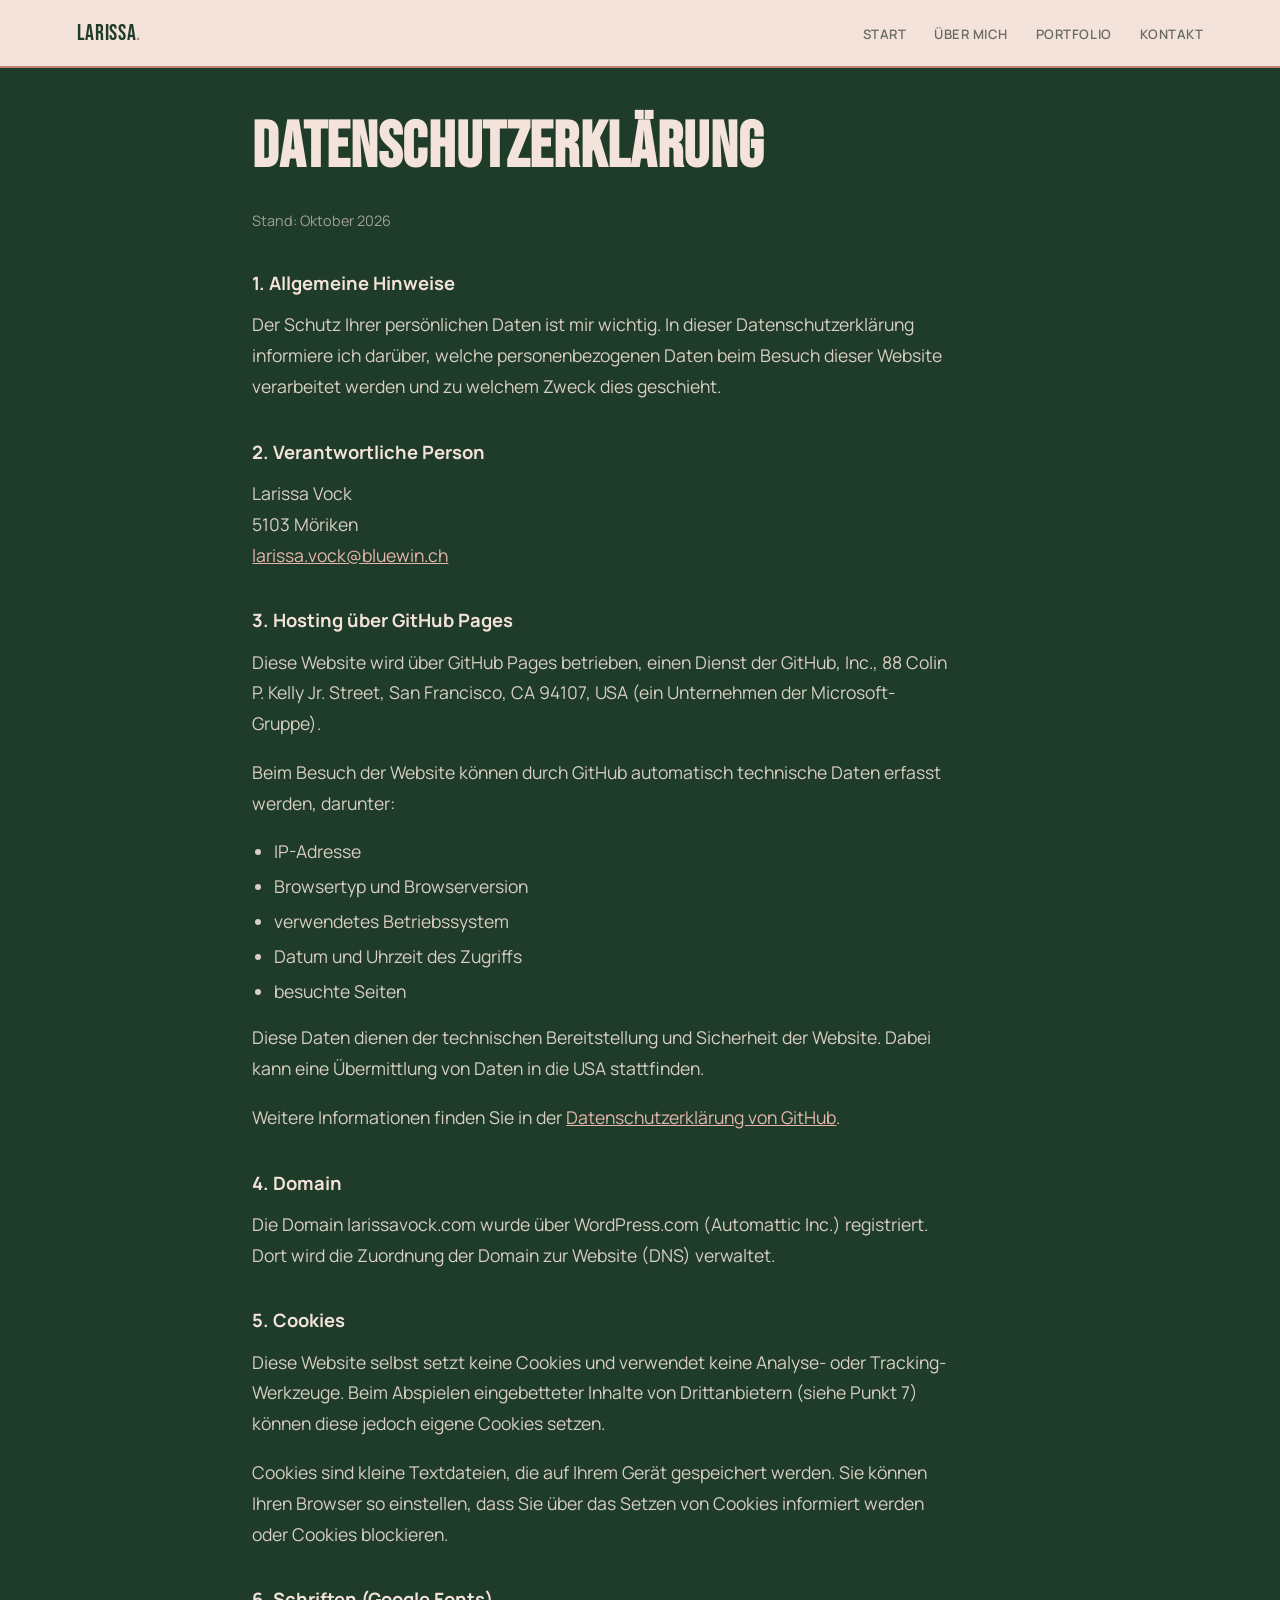
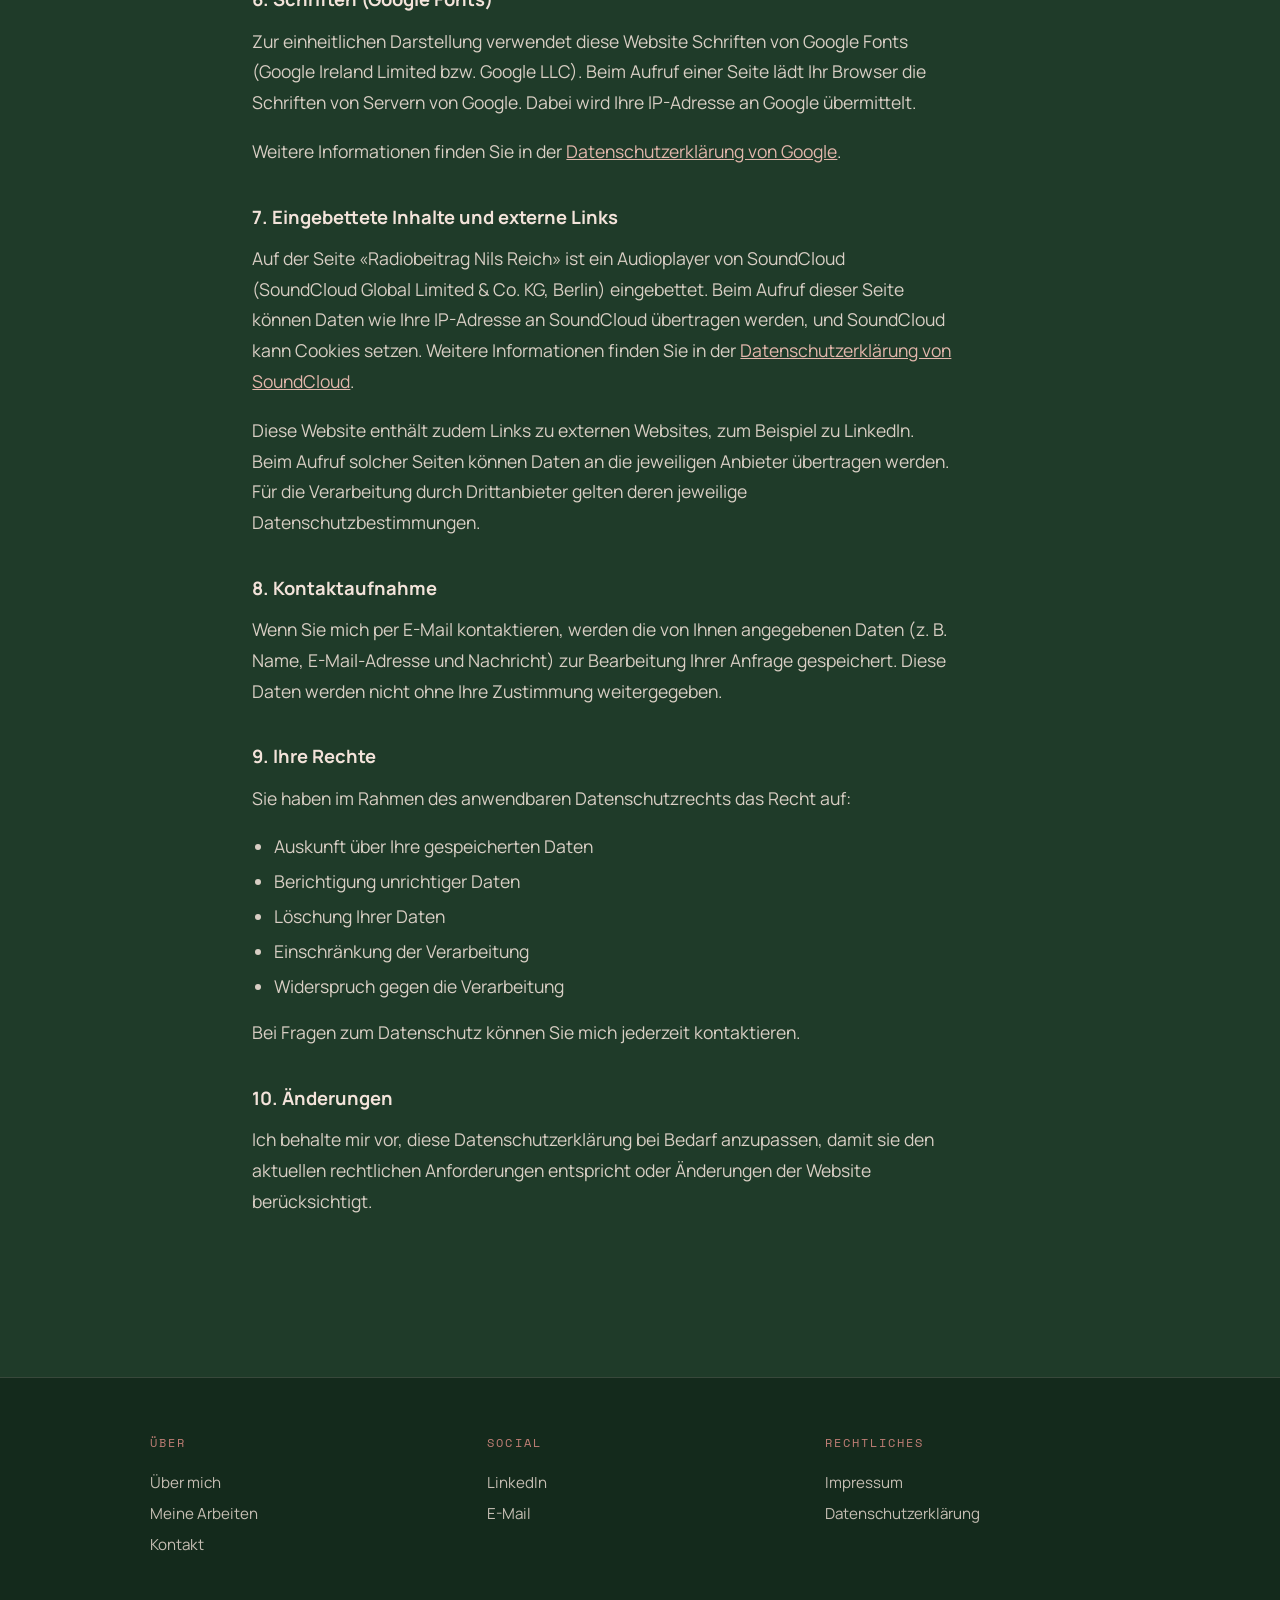
==== commit 098076a7: "Smooth Scroll, Wort-Reveals und Parallax für moderneren Look Lenis lokal eingebunden, motion.js für " ====
--- a/datenschutz.html
+++ b/datenschutz.html
@@ -102,5 +102,7 @@
   </div>
 </footer>
 
+<script src="lenis.min.js"></script>
+<script src="motion.js"></script>
 </body>
 </html>
--- a/style.css
+++ b/style.css
@@ -15,6 +15,9 @@
 
 *{ margin:0; padding:0; box-sizing:border-box; }
 html{ scroll-behavior: smooth; }
+html.lenis, html.lenis body{ height: auto; }
+.lenis.lenis-smooth{ scroll-behavior: auto !important; }
+.lenis.lenis-stopped{ overflow: hidden; }
 
 body{
   background-color: var(--bg);
@@ -1344,3 +1347,79 @@
   .legal-page h1{ font-size: 1.4rem; overflow-wrap: normal; letter-spacing: 0; }
   .legal-page .project-text{ overflow-wrap: anywhere; }
 }
+/* Über mich: Footer schliesst direkt an die Häuser an */
+.track-main + .site-footer, main.track-main ~ .site-footer{ margin-top: 0; }
+
+/* =========================================================
+   MOTION — Smooth Scroll, Wort-Reveals, Parallax
+   ========================================================= */
+:root{ --ease-out: cubic-bezier(0.16, 1, 0.3, 1); }
+
+/* Seiten-Übergang */
+body{ animation: pageIn 0.7s var(--ease-out) both; }
+@keyframes pageIn{ from{ opacity: 0; } to{ opacity: 1; } }
+html.is-leaving body{ opacity: 0; transition: opacity 0.35s ease; }
+
+/* Überschriften: Wörter gleiten aus einer Maske */
+.w{ display: inline-block; overflow: hidden; vertical-align: top; padding: 0.06em 0.02em 0.04em; margin: -0.06em -0.02em -0.04em; }
+.wi{ display: inline-block; will-change: transform; }
+.motion [data-split] .wi{
+  transform: translateY(110%) rotate(4deg);
+  transform-origin: 0 100%;
+  transition: transform 1.1s var(--ease-out) calc(var(--i) * 70ms + var(--d, 0ms));
+}
+.motion [data-split].is-in .wi{ transform: none; }
+
+/* Allgemeines Einblenden */
+.motion [data-reveal]{
+  opacity: 0;
+  transform: translateY(40px);
+  filter: blur(6px);
+  transition: opacity 1s var(--ease-out), transform 1.1s var(--ease-out), filter 1s var(--ease-out);
+  transition-delay: var(--d, 0ms);
+}
+.motion [data-reveal].is-in{ opacity: 1; transform: none; filter: none; }
+
+/* Über mich: Karten weicher & mit mehr Tiefe einblenden */
+.js .content-block{
+  opacity: 0;
+  transform: translateY(70px) scale(0.965);
+  transition: opacity 1s var(--ease-out), transform 1.2s var(--ease-out), box-shadow 0.5s ease;
+}
+.js .content-block.in{ opacity: 1; transform: none; }
+.content-block:hover{ box-shadow: 0 34px 80px rgba(5,15,9,0.55), inset 0 1px 0 rgba(255,255,255,0.08); }
+.track-main h2[data-split] .wi{ --d: 180ms; }
+
+/* Willkommen-Abschnitt: Parallax-Ebenen */
+#welcome .mountains-bg path, #welcome .mountains-bg polygon{ will-change: transform; }
+#welcome .welcome-copy{ will-change: transform, opacity; }
+
+/* Startseite: Foto aufziehen wie ein Vorhang */
+.home-photo{ animation: photoIn 1.4s var(--ease-out) 0.15s both; }
+@keyframes photoIn{
+  from{ clip-path: inset(100% 0 0 0 round 22px); transform: translateY(30px); }
+  to{ clip-path: inset(0 0 0 0 round 22px); transform: none; }
+}
+.home-photo img{ animation: photoZoom 2.2s var(--ease-out) 0.15s both; }
+@keyframes photoZoom{ from{ transform: scale(1.25); } to{ transform: scale(1); } }
+
+/* Buttons: Füllung wischt von unten herein */
+.cta-btn{ position: relative; overflow: hidden; isolation: isolate; transition: color 0.4s var(--ease-out), transform 0.4s var(--ease-out); }
+.cta-btn.green:hover{ background: var(--cream); }
+.cta-btn::before{
+  content: ''; position: absolute; inset: 0; z-index: -1;
+  background: var(--red); border-radius: inherit;
+  transform: translateY(101%); transition: transform 0.5s var(--ease-out);
+}
+.cta-btn:hover::before{ transform: none; }
+.cta-btn.green:hover{ color: var(--cream); }
+
+@media (prefers-reduced-motion: reduce){
+  body, .home-photo, .home-photo img{ animation: none; }
+  .js .content-block{ opacity: 1; transform: none; transition: none; }
+}
+[data-split] .w, [data-split] .wi{ color: inherit; }
+#welcome .mountains-bg{
+  -webkit-mask-image: linear-gradient(to bottom, #000 55%, transparent 100%);
+  mask-image: linear-gradient(to bottom, #000 55%, transparent 100%);
+}
